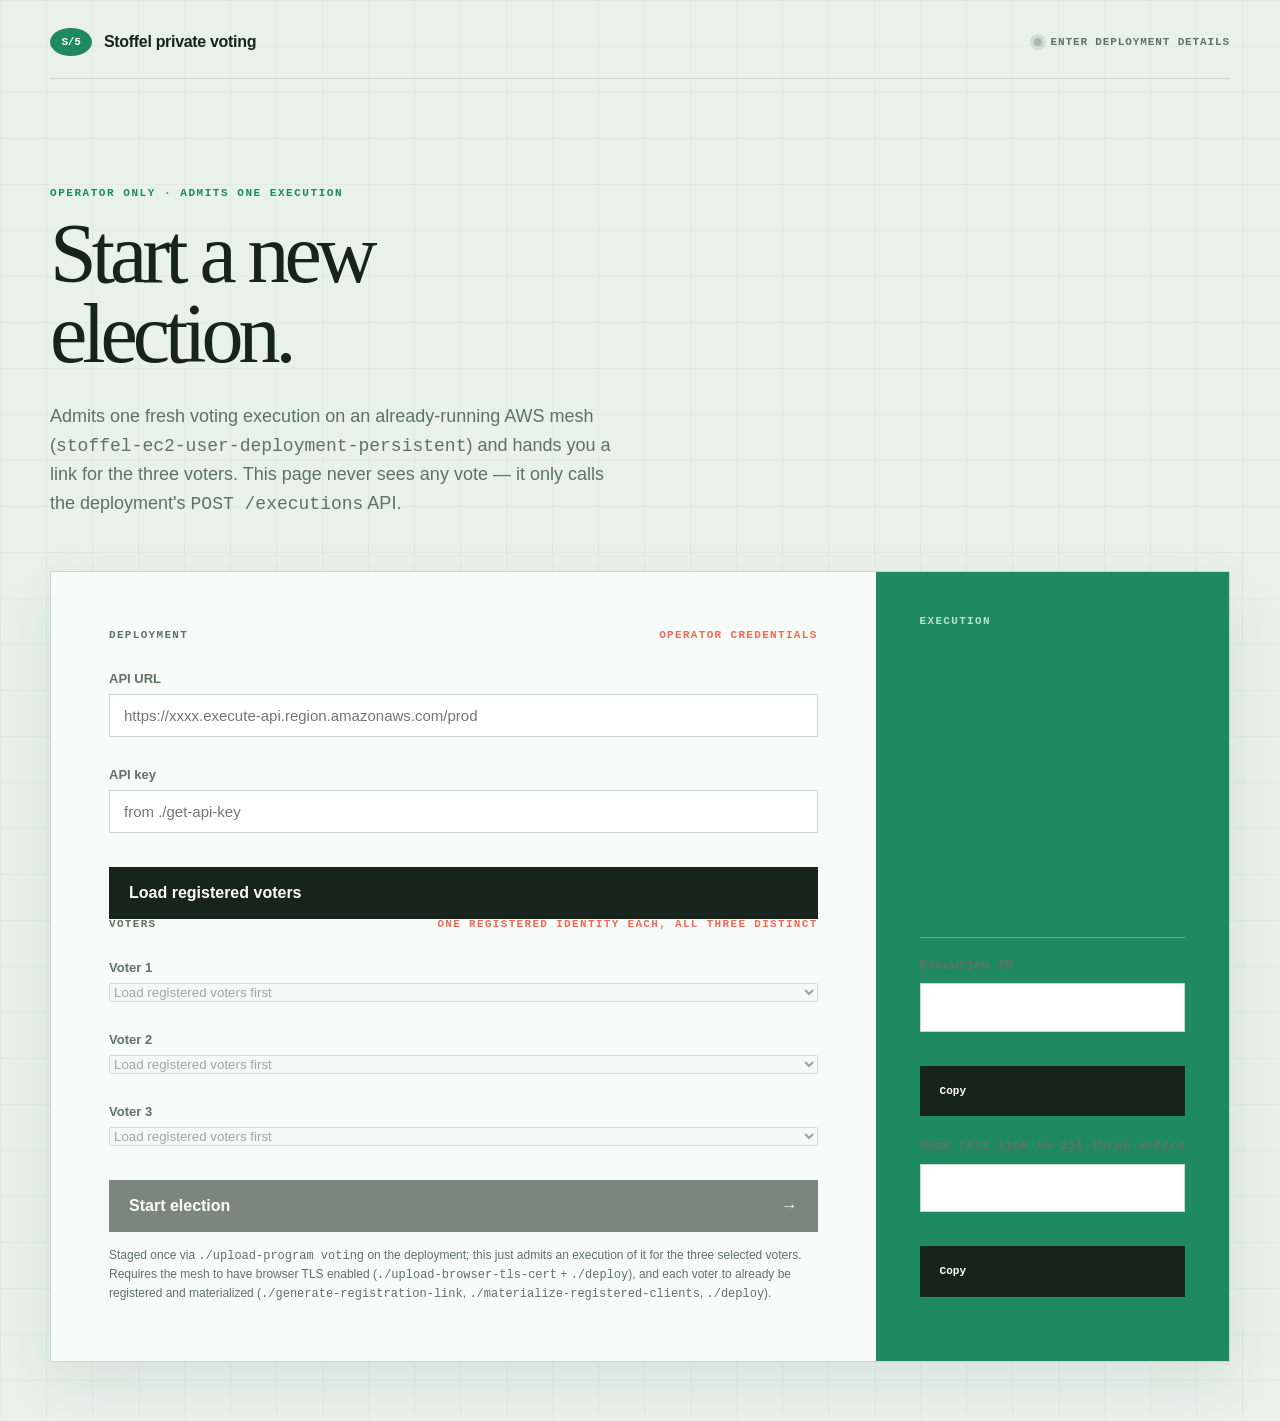
==== stoffel-ec2-user-deployment-persistent/web/start.html @ 5a6c46c7 "add persistent user deployment with voting example" ====
<!doctype html>
<html lang="en">
  <head>
    <meta charset="utf-8" />
    <meta name="viewport" content="width=device-width, initial-scale=1" />
    <meta name="theme-color" content="#e8f1ec" />
    <title>Start an election · Stoffel</title>
    <link rel="stylesheet" href="./styles.css" />
  </head>
  <body>
    <main class="shell">
      <header class="masthead">
        <a class="wordmark" href="./index.html" aria-label="Stoffel private voting">
          <span class="wordmark-mark" aria-hidden="true">S/5</span>
          <span>Stoffel private voting</span>
        </a>
        <div class="network-state" aria-live="polite">
          <span class="state-dot" id="state-dot"></span>
          <span id="network-state">Enter deployment details</span>
        </div>
      </header>

      <section class="hero" aria-labelledby="page-title">
        <div class="hero-copy">
          <p class="eyebrow">Operator only · admits one execution</p>
          <h1 id="page-title">Start a new election.</h1>
          <p class="lede">
            Admits one fresh voting execution on an already-running AWS mesh
            (<code>stoffel-ec2-user-deployment-persistent</code>) and hands you a link for the
            three voters. This page never sees any vote — it only calls the deployment's
            <code>POST /executions</code> API.
          </p>
        </div>
      </section>

      <section class="workbench">
        <form class="ballot" id="start-form">
          <div class="ballot-head">
            <span>Deployment</span>
            <span class="range-note">operator credentials</span>
          </div>

          <label class="text-field">
            <span>API URL</span>
            <input id="api-url" type="url" placeholder="https://xxxx.execute-api.region.amazonaws.com/prod" required />
          </label>

          <label class="text-field">
            <span>API key</span>
            <input id="api-key" type="password" autocomplete="off" placeholder="from ./get-api-key" required />
          </label>

          <button class="compute" id="load-voters-button" type="button">
            <span>Load registered voters</span>
          </button>

          <div class="ballot-head">
            <span>Voters</span>
            <span class="range-note">one registered identity each, all three distinct</span>
          </div>

          <label class="text-field">
            <span>Voter 1</span>
            <select id="voter-0" required disabled>
              <option value="">Load registered voters first</option>
            </select>
          </label>
          <label class="text-field">
            <span>Voter 2</span>
            <select id="voter-1" required disabled>
              <option value="">Load registered voters first</option>
            </select>
          </label>
          <label class="text-field">
            <span>Voter 3</span>
            <select id="voter-2" required disabled>
              <option value="">Load registered voters first</option>
            </select>
          </label>

          <button class="compute" id="start-button" type="submit" disabled>
            <span>Start election</span>
            <span aria-hidden="true">→</span>
          </button>

          <p class="form-note">
            Staged once via <code>./upload-program voting</code> on the deployment; this just
            admits an execution of it for the three selected voters. Requires the mesh to have
            browser TLS enabled (<code>./upload-browser-tls-cert</code> + <code>./deploy</code>),
            and each voter to already be registered and materialized
            (<code>./generate-registration-link</code>, <code>./materialize-registered-clients</code>,
            <code>./deploy</code>).
          </p>
        </form>

        <aside class="result-panel" id="result-panel" hidden>
          <div class="result-label">Execution</div>
          <div class="result-proof">
            <label class="text-field text-field-tight">
              <span>Execution ID</span>
              <input id="result-execution-id" type="text" readonly />
            </label>
            <button class="compute copy-link" id="copy-execution-id" type="button">
              <span>Copy</span>
            </button>
            <label class="text-field text-field-tight">
              <span>Send this link to all three voters</span>
              <input id="vote-link" type="text" readonly />
            </label>
            <button class="compute copy-link" id="copy-link" type="button">
              <span>Copy</span>
            </button>
          </div>
        </aside>

        <p class="form-note" id="cancelled-note" hidden>
          That election was cancelled. Pick voters and start a new one whenever you're ready.
        </p>
      </section>

      <p class="form-note" id="result-error" role="alert" hidden></p>
    </main>

    <script type="module" src="./start.js"></script>
  </body>
</html>
---- stoffel-ec2-user-deployment-persistent/web/styles.css ----
:root {
  --fog: #e8f1ec;
  --paper: #f7fbf9;
  --ink: #16241d;
  --muted: #5e7268;
  --leaf: #1f8a5f;
  --moss: #2f6f52;
  --coral: #f06a55;
  --line: #c8d6cd;
  --success: #16806a;
  font-family: "Avenir Next", Avenir, "Segoe UI", sans-serif;
  color: var(--ink);
  background: var(--fog);
  font-synthesis: none;
}

* { box-sizing: border-box; }

body {
  margin: 0;
  min-width: 320px;
  background:
    linear-gradient(90deg, rgba(31, 138, 95, .05) 1px, transparent 1px) 0 0 / 46px 46px,
    linear-gradient(rgba(31, 138, 95, .05) 1px, transparent 1px) 0 0 / 46px 46px,
    var(--fog);
}

button, input { font: inherit; }

.shell {
  width: min(1180px, calc(100% - 40px));
  margin: 0 auto;
  padding: 28px 0 64px;
}

.masthead {
  display: flex;
  align-items: center;
  justify-content: space-between;
  padding-bottom: 22px;
  border-bottom: 1px solid var(--line);
}

.wordmark {
  display: flex;
  gap: 12px;
  align-items: center;
  color: inherit;
  text-decoration: none;
  font-weight: 650;
  letter-spacing: -.02em;
}

.wordmark-mark {
  display: grid;
  place-items: center;
  width: 42px;
  height: 28px;
  color: white;
  background: var(--leaf);
  border-radius: 50%;
  font: 700 11px/1 "SFMono-Regular", Consolas, monospace;
}

.masthead-nav a {
  color: var(--leaf);
  font: 600 12px/1 "SFMono-Regular", Consolas, monospace;
  letter-spacing: .04em;
  text-decoration: none;
}
.masthead-nav a:hover { text-decoration: underline; }

.network-state {
  display: flex;
  align-items: center;
  gap: 8px;
  color: var(--muted);
  font: 600 11px/1 "SFMono-Regular", Consolas, monospace;
  letter-spacing: .08em;
  text-transform: uppercase;
}

.state-dot {
  width: 8px;
  height: 8px;
  border-radius: 50%;
  background: #a7b8ac;
  box-shadow: 0 0 0 4px rgba(94, 114, 104, .16);
}

.network-state.ready .state-dot { background: var(--success); box-shadow: 0 0 0 4px rgba(22, 128, 106, .15); }
.network-state.error .state-dot { background: var(--coral); box-shadow: 0 0 0 4px rgba(240, 106, 85, .15); }

.hero {
  display: grid;
  grid-template-columns: 1.05fr .95fr;
  gap: clamp(40px, 8vw, 110px);
  align-items: end;
  padding: clamp(56px, 9vw, 108px) 0 52px;
}

.eyebrow {
  margin: 0 0 14px;
  color: var(--leaf);
  font: 700 11px/1.2 "SFMono-Regular", Consolas, monospace;
  letter-spacing: .14em;
  text-transform: uppercase;
}

h1 {
  max-width: 700px;
  margin: 0;
  font-family: "Iowan Old Style", "Palatino Linotype", Georgia, serif;
  font-size: clamp(48px, 6.6vw, 84px);
  font-weight: 500;
  line-height: .95;
  letter-spacing: -.06em;
}

.lede {
  max-width: 590px;
  margin: 28px 0 0;
  color: var(--muted);
  font-size: 18px;
  line-height: 1.6;
}

.ballot-route {
  position: relative;
  padding: 26px;
  border: 1px solid var(--line);
  background: rgba(247, 251, 249, .78);
  box-shadow: 14px 14px 0 rgba(31, 138, 95, .1);
}

.voter-terminals {
  display: grid;
  grid-template-columns: repeat(3, 1fr);
  gap: 10px;
  padding-bottom: 20px;
}

.voter-terminal {
  position: relative;
  display: grid;
  gap: 8px;
  min-width: 0;
  padding: 14px;
  border: 1px solid var(--line);
  background: white;
  transition: border-color .2s, box-shadow .2s;
}

.voter-terminal::after {
  position: absolute;
  right: 10px;
  bottom: -6px;
  width: 10px;
  height: 10px;
  border-radius: 50%;
  background: #a7b8ac;
  content: "";
}

.voter-terminal.you { border-color: var(--leaf); box-shadow: inset 0 3px 0 var(--leaf); }
.voter-terminal.ready::after { background: var(--success); box-shadow: 0 0 0 4px rgba(22, 128, 106, .14); }
.voter-terminal span, .voter-terminal em {
  overflow: hidden;
  color: var(--muted);
  font: 600 9px/1.3 "SFMono-Regular", Consolas, monospace;
  letter-spacing: .08em;
  text-overflow: ellipsis;
  text-transform: uppercase;
  white-space: nowrap;
}
.voter-terminal strong { font-family: "Iowan Old Style", Georgia, serif; font-size: 22px; font-weight: 500; }
.voter-terminal em { font-style: normal; color: var(--leaf); }

.route-line {
  display: grid;
  grid-template-columns: repeat(5, 1fr);
  gap: 7px;
  height: 62px;
  padding: 7px;
  border-inline: 1px solid var(--line);
}

.route-line i {
  display: block;
  width: 4px;
  height: 100%;
  margin: auto;
  background: linear-gradient(var(--leaf), var(--moss));
  transform-origin: top;
  animation: share-pulse 1.7s ease-in-out infinite alternate;
}

.route-line i:nth-child(2) { animation-delay: -.35s; }
.route-line i:nth-child(3) { animation-delay: -.7s; }
.route-line i:nth-child(4) { animation-delay: -1.05s; }
.route-line i:nth-child(5) { animation-delay: -1.4s; }

@keyframes share-pulse { from { transform: scaleY(.32); opacity: .35; } to { transform: scaleY(1); opacity: .95; } }

.party-rack {
  display: grid;
  grid-template-columns: repeat(5, 1fr);
  gap: 7px;
}

.party-rack span {
  padding: 14px 4px;
  color: white;
  background: var(--ink);
  text-align: center;
  font: 650 11px/1 "SFMono-Regular", Consolas, monospace;
}

.ballot-route p { margin: 15px 0 0; text-align: center; color: var(--muted); font: 600 10px/1.4 "SFMono-Regular", Consolas, monospace; letter-spacing: .09em; text-transform: uppercase; }

.workbench {
  display: grid;
  grid-template-columns: 1.4fr .6fr;
  min-height: 340px;
  border: 1px solid var(--line);
  background: var(--paper);
  box-shadow: 0 20px 55px rgba(22, 32, 51, .08);
}

.ballot { padding: clamp(26px, 5vw, 58px); }

.ballot-head {
  display: flex;
  justify-content: space-between;
  color: var(--muted);
  font: 700 11px/1 "SFMono-Regular", Consolas, monospace;
  letter-spacing: .12em;
  text-transform: uppercase;
}

.range-note { color: var(--coral); }

.identity-import {
  display: flex;
  align-items: center;
  justify-content: space-between;
  gap: 18px;
  margin-top: 30px;
  padding: 15px 16px;
  border: 1px solid var(--line);
  background: white;
}

.identity-import > span { display: grid; gap: 4px; }
.identity-import strong { font-size: 13px; }
.identity-import small { color: var(--muted); font-size: 11px; }
.identity-import code { color: var(--leaf); font: 600 10px/1 "SFMono-Regular", Consolas, monospace; }
.identity-import input { max-width: 230px; color: var(--muted); font-size: 11px; }
.identity-import input::file-selector-button {
  margin-right: 10px;
  padding: 8px 10px;
  border: 1px solid var(--ink);
  color: var(--ink);
  background: white;
  cursor: pointer;
  font-weight: 700;
}
.identity-import input:focus-visible { outline: 3px solid rgba(31, 138, 95, .3); outline-offset: 3px; }

.text-field {
  display: grid;
  gap: 8px;
  margin-top: 30px;
}
.text-field:first-of-type { margin-top: 30px; }
.text-field.text-field-tight { margin-top: 0; }
.text-field span { color: var(--muted); font-size: 13px; font-weight: 650; }
.text-field input {
  width: 100%;
  padding: 12px 14px;
  border: 1px solid var(--line);
  color: var(--ink);
  background: white;
  font: inherit;
  font-size: 15px;
}
.text-field input:focus-visible { outline: 3px solid rgba(31, 138, 95, .3); outline-offset: 2px; border-color: var(--leaf); }

.copy-link { margin-top: 14px; margin-bottom: 20px; }

.vote-choice {
  display: flex;
  gap: 12px;
  margin: 42px 0 0;
  padding: 0;
  border: 0;
}

.vote-choice legend { position: absolute; width: 1px; height: 1px; overflow: hidden; clip: rect(0 0 0 0); }
.vote-choice[disabled] { opacity: .5; }
.vote-option { position: relative; flex: 1; cursor: pointer; }
.vote-option input { position: absolute; opacity: 0; }
.vote-option span {
  display: grid;
  place-items: center;
  padding: 22px 0;
  border: 1px solid var(--line);
  color: var(--muted);
  background: white;
  font-family: "Iowan Old Style", Georgia, serif;
  font-size: 26px;
  transition: border-color .15s, background .15s, color .15s, transform .15s;
}
.vote-option input:checked + span { color: white; border-color: var(--leaf); background: var(--leaf); transform: translateY(-2px); }
.vote-option input:focus-visible + span { outline: 3px solid rgba(31, 138, 95, .3); outline-offset: 2px; }

.compute {
  display: flex;
  width: 100%;
  justify-content: space-between;
  margin-top: 34px;
  padding: 17px 20px;
  border: 0;
  color: white;
  background: var(--ink);
  cursor: pointer;
  font-weight: 700;
  transition: background .15s, transform .15s;
}
.compute:hover:not(:disabled) { background: var(--leaf); transform: translateY(-2px); }
.compute:focus-visible { outline: 3px solid rgba(31, 138, 95, .35); outline-offset: 3px; }
.compute:disabled { cursor: wait; opacity: .54; }

.form-note { margin: 14px 0 0; color: var(--muted); font-size: 12px; line-height: 1.5; }

.result-panel {
  display: flex;
  min-width: 0;
  flex-direction: column;
  justify-content: space-between;
  padding: clamp(26px, 4vw, 44px);
  color: white;
  background: var(--leaf);
  overflow: hidden;
}

.result-label { font: 700 11px/1 "SFMono-Regular", Consolas, monospace; letter-spacing: .12em; text-transform: uppercase; opacity: .72; }
.result-value { margin: auto 0; font-family: "Iowan Old Style", Georgia, serif; font-size: clamp(70px, 10vw, 132px); line-height: .8; letter-spacing: -.06em; }
.result-proof { padding-top: 18px; border-top: 1px solid rgba(255,255,255,.32); font: 600 11px/1.5 "SFMono-Regular", Consolas, monospace; }

.ledger {
  display: grid;
  grid-template-columns: .7fr 1.3fr;
  gap: 70px;
  align-items: start;
  padding: 70px 0 0;
}

.ledger h2 { max-width: 320px; margin: 0; font-family: "Iowan Old Style", Georgia, serif; font-size: 36px; font-weight: 500; line-height: 1.05; letter-spacing: -.035em; }
.ledger ol { margin: 0; padding: 0; list-style: none; border-top: 1px solid var(--line); }
.ledger li { display: grid; grid-template-columns: 42px 1fr auto; gap: 12px; align-items: center; padding: 18px 0; border-bottom: 1px solid var(--line); }
.ledger li span { color: var(--muted); font: 600 10px/1 "SFMono-Regular", Consolas, monospace; }
.ledger li strong { font-size: 14px; }
.ledger li em { color: var(--muted); font: normal 600 10px/1 "SFMono-Regular", Consolas, monospace; text-transform: uppercase; }
.ledger li.active em { color: var(--leaf); }
.ledger li.done em { color: var(--success); }

@media (max-width: 820px) {
  .hero, .workbench, .ledger { grid-template-columns: 1fr; }
  .hero { gap: 42px; }
  .workbench { min-height: 0; }
  .result-panel { min-height: 250px; }
  .ledger { gap: 28px; }
}

@media (max-width: 560px) {
  .shell { width: min(100% - 24px, 1180px); padding-top: 16px; }
  .wordmark > span:last-child { display: none; }
  h1 { font-size: 46px; }
  .voter-terminals { grid-template-columns: 1fr; }
  .identity-import { align-items: flex-start; flex-direction: column; }
  .vote-choice { flex-direction: column; }
}

@media (prefers-reduced-motion: reduce) {
  *, *::before, *::after { scroll-behavior: auto !important; animation-duration: .001ms !important; animation-iteration-count: 1 !important; transition-duration: .001ms !important; }
}
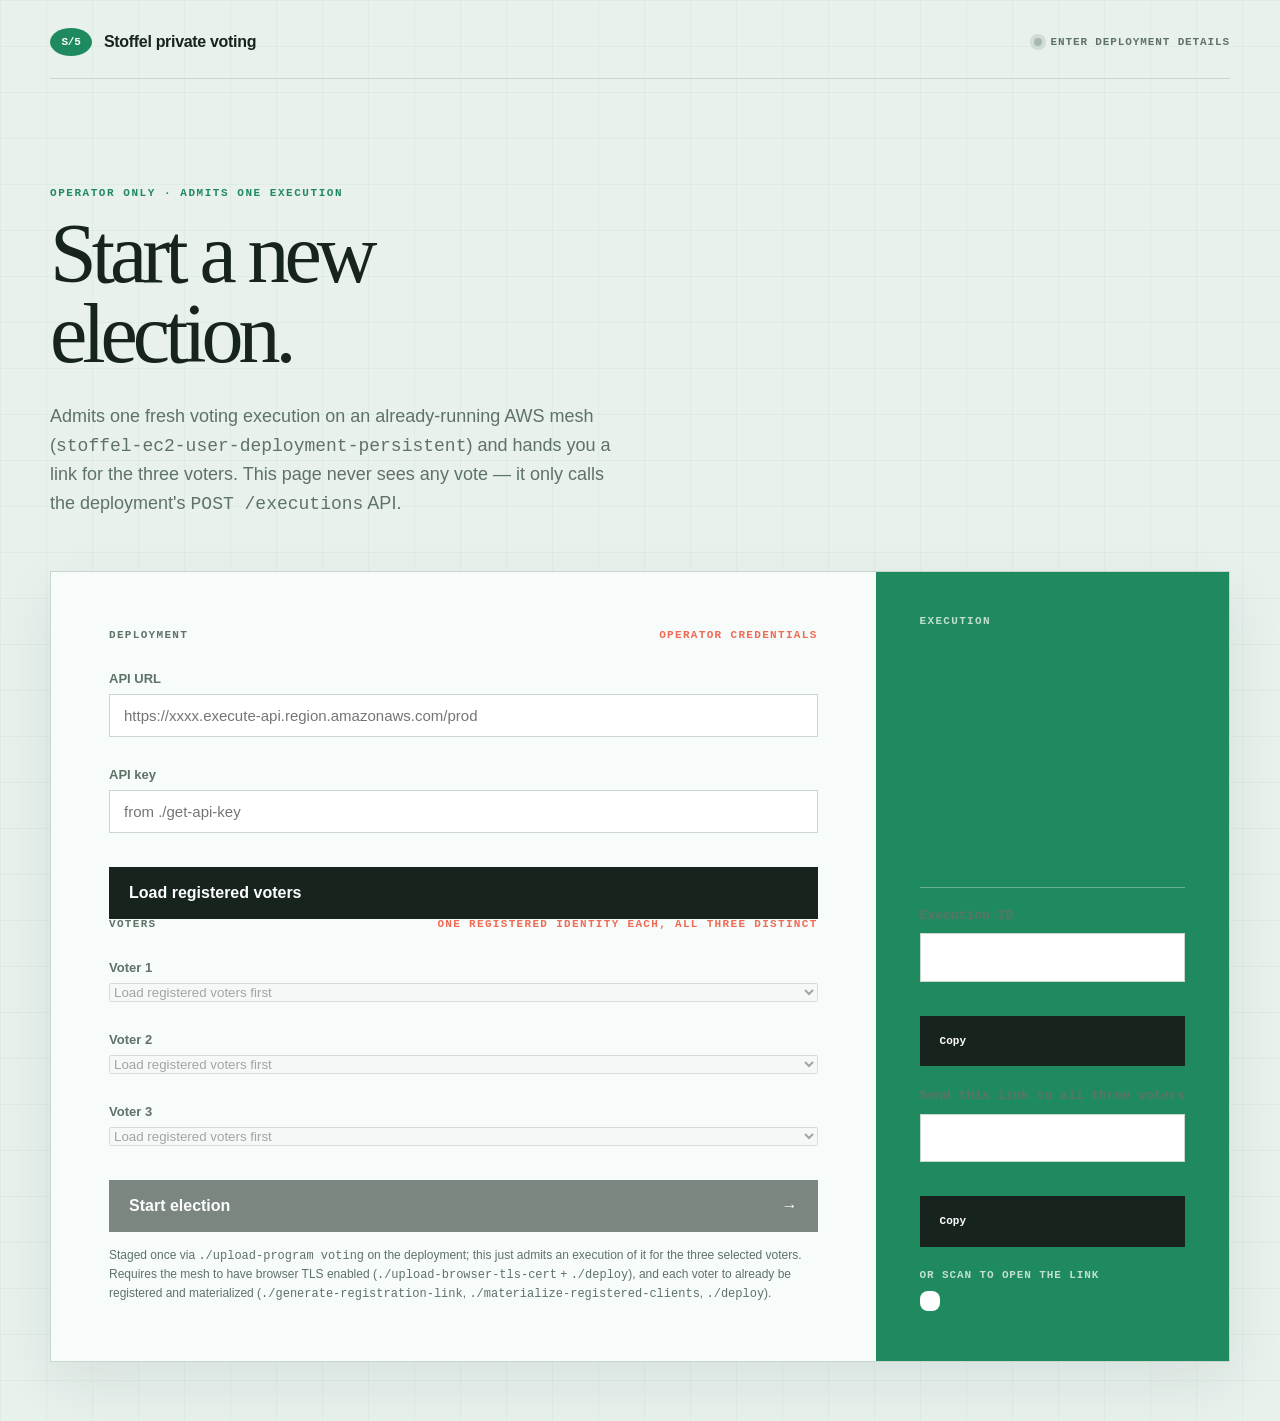
==== commit 1a8c8239: "add qr code for voting page and registration page" ====
--- a/stoffel-ec2-user-deployment-persistent/web/start.html
+++ b/stoffel-ec2-user-deployment-persistent/web/start.html
@@ -110,6 +110,10 @@
             <button class="compute copy-link" id="copy-link" type="button">
               <span>Copy</span>
             </button>
+            <div class="qr-code-wrap">
+              <span class="qr-code-label">Or scan to open the link</span>
+              <div class="qr-code" id="vote-qr-code" aria-label="QR code for the vote link"></div>
+            </div>
           </div>
         </aside>
 
@@ -121,6 +125,7 @@
       <p class="form-note" id="result-error" role="alert" hidden></p>
     </main>
 
+    <script src="./qrcode.js"></script>
     <script type="module" src="./start.js"></script>
   </body>
 </html>
--- a/stoffel-ec2-user-deployment-persistent/web/styles.css
+++ b/stoffel-ec2-user-deployment-persistent/web/styles.css
@@ -348,6 +348,13 @@
 .result-value { margin: auto 0; font-family: "Iowan Old Style", Georgia, serif; font-size: clamp(70px, 10vw, 132px); line-height: .8; letter-spacing: -.06em; }
 .result-proof { padding-top: 18px; border-top: 1px solid rgba(255,255,255,.32); font: 600 11px/1.5 "SFMono-Regular", Consolas, monospace; }
 
+/* .result-panel is dark (var(--leaf), white text) - a QR code needs a light background
+   behind its dark modules to stay scannable, so it gets its own white card rather than
+   sitting directly on the panel. */
+.qr-code-wrap { margin-top: 14px; }
+.qr-code-label { display: block; margin-bottom: 8px; font: 600 11px/1.5 "SFMono-Regular", Consolas, monospace; text-transform: uppercase; letter-spacing: .08em; opacity: .72; }
+.qr-code { display: inline-block; padding: 10px; background: #fff; border-radius: 8px; line-height: 0; }
+
 .ledger {
   display: grid;
   grid-template-columns: .7fr 1.3fr;
